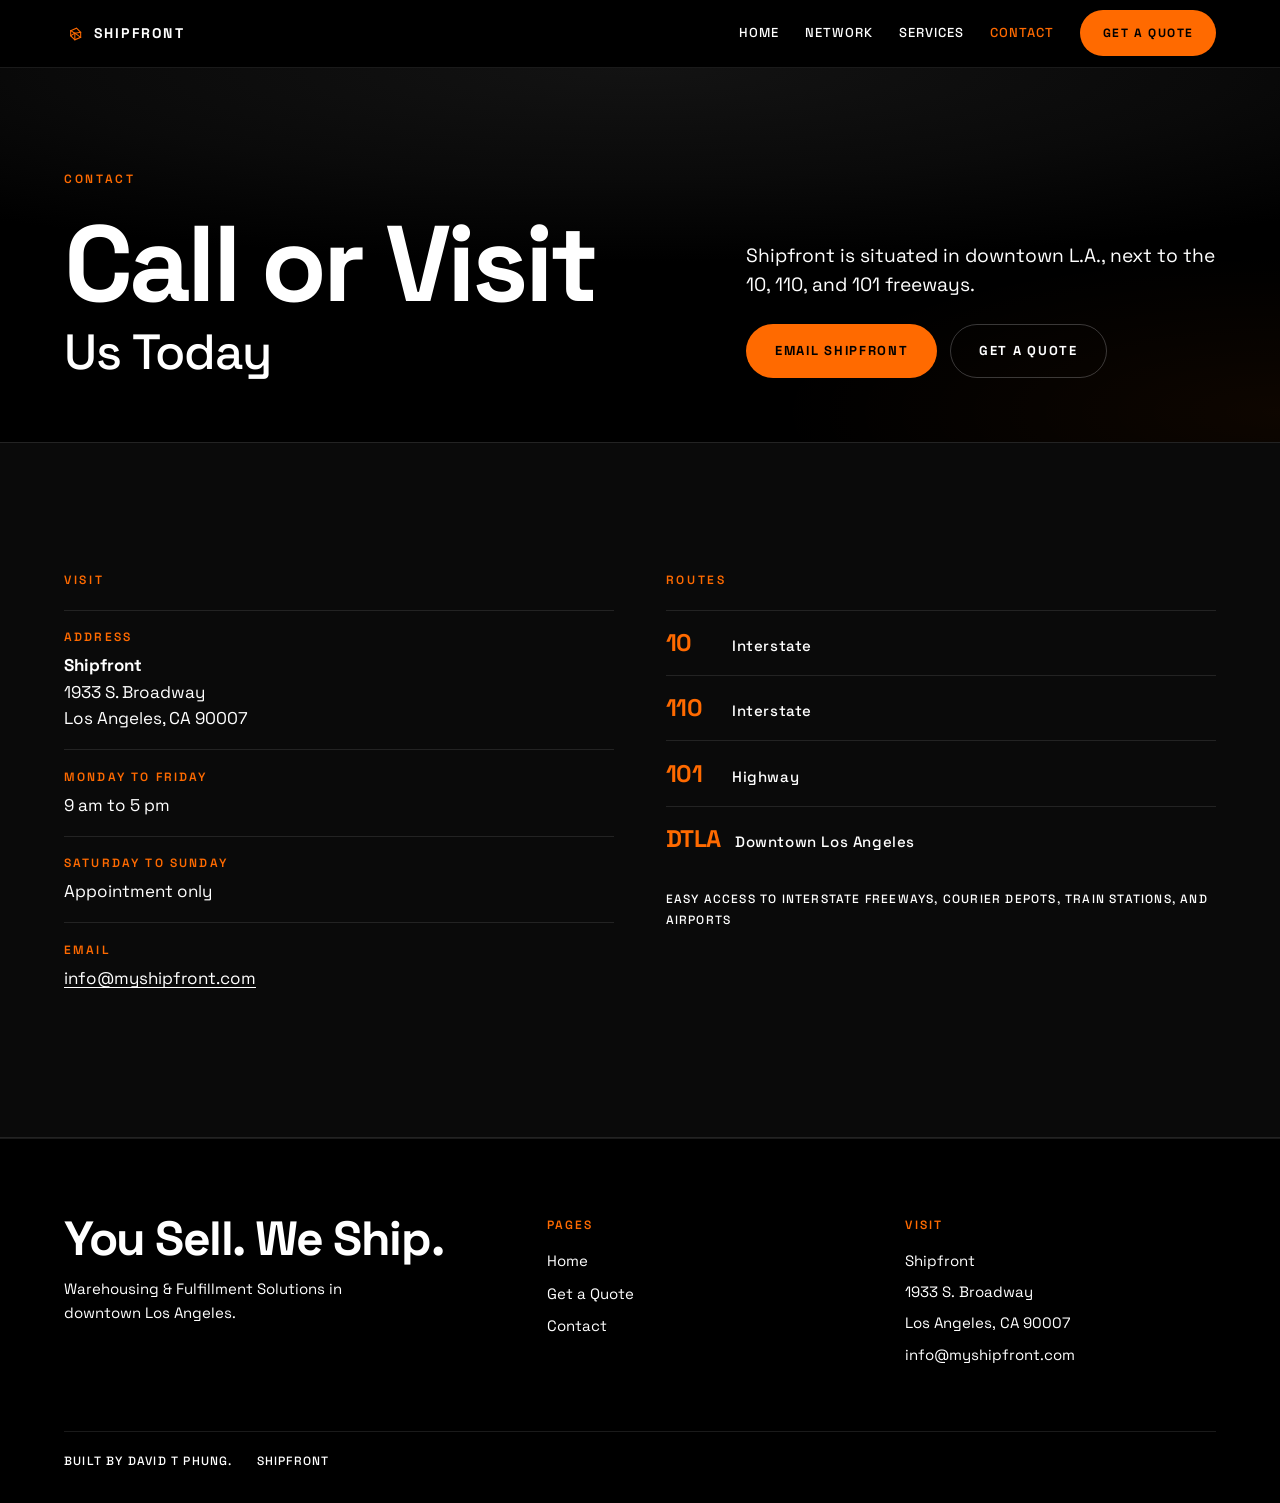
==== contact.html @ afdef64a "Recut type, white hierarchy, overlay cards, and SHIPFRONT lockup Space Grotesk for UI and ticker; wh" ====
<!doctype html>
<html lang="en">
  <head>
    <meta charset="utf-8" />
    <meta name="viewport" content="width=device-width, initial-scale=1" />
    <title>Call or Visit Us Today &middot; Shipfront</title>
    <meta
      name="description"
      content="Shipfront. 1933 S. Broadway, Los Angeles, CA 90007. Monday to Friday: 9 am to 5 pm. Saturday and Sunday: Appointment only."
    />
    <meta name="color-scheme" content="dark" />
    <meta name="theme-color" content="#000000" />
    <link rel="icon" href="assets/favicon.svg" type="image/svg+xml" />
    <link rel="preconnect" href="https://fonts.googleapis.com" />
    <link rel="preconnect" href="https://fonts.gstatic.com" crossorigin />
    <link
      rel="stylesheet"
      href="https://fonts.googleapis.com/css2?family=Space+Grotesk:wght@400;500;600;700&family=JetBrains+Mono:wght@400;500;600&display=swap"
    />
    <link rel="stylesheet" href="assets/css/site.css" />
  </head>

  <body>
    <a class="skip" href="#main">Skip to content</a>

    <header class="nav">
      <div class="shell nav__inner">
        <a class="wordmark" href="index.html" aria-label="Shipfront">
          <svg class="mark" viewBox="0 0 24 24" width="20" height="20" aria-hidden="true">
            <g fill="none" stroke="#FF6A00" stroke-width="1.25" stroke-linecap="square" stroke-linejoin="miter">
              <path d="M8 8 L15 5 L20 10 L20 16 L13 19 L8 14 Z" />
              <path d="M8 8 L13 11 L20 10" />
              <path d="M13 11 L13 19" />
              <path d="M8 14 L13 11 L20 16" />
            </g>
          </svg>
          <b>SHIPFRONT</b>
        </a>

        <button
          class="nav__toggle"
          type="button"
          aria-expanded="false"
          aria-controls="nav-sheet"
          data-nav-toggle
        >
          <span data-nav-label>Menu</span>
        </button>

        <nav class="nav__links" id="nav-sheet" aria-label="Primary" data-nav-sheet>
          <a class="nav__link" href="index.html">Home</a>
          <a class="nav__link" href="index.html#network">Network</a>
          <a class="nav__link" href="index.html#services">Services</a>
          <a class="nav__link" href="contact.html" aria-current="page">Contact</a>
          <a class="btn" href="get-a-quote.html">Get a Quote</a>
        </nav>
      </div>
    </header>

    <main id="main">
      <section class="hero wash wash--heat">
        <div class="shell hero__grid">
          <div class="hero__meta">
            <p class="eyebrow">Contact</p>
            <h1 class="display display--xl">
              <span class="line">Call or Visit</span>
              <span class="line line--dim">Us Today</span>
            </h1>
          </div>
          <div class="hero__meta">
            <p class="lede">
              Shipfront is situated in downtown L.A., next to the 10, 110, and 101
              freeways.
            </p>
            <div class="hero__actions">
              <a class="btn btn--lg" href="mailto:info@myshipfront.com">
                Email Shipfront
              </a>
              <a class="btn btn--ghost btn--lg" href="get-a-quote.html">
                Get a Quote
              </a>
            </div>
          </div>
        </div>
      </section>

      <section class="section plate">
        <div class="shell contact">
          <div>
            <p class="eyebrow">Visit</p>
            <dl class="dl">
              <div>
                <dt>Address</dt>
                <dd>
                  <strong>Shipfront</strong><br />
                  1933 S. Broadway<br />
                  Los Angeles, CA 90007
                </dd>
              </div>
              <div>
                <dt>Monday to Friday</dt>
                <dd>9 am to 5 pm</dd>
              </div>
              <div>
                <dt>Saturday to Sunday</dt>
                <dd>Appointment only</dd>
              </div>
              <div>
                <dt>Email</dt>
                <dd>
                  <a href="mailto:info@myshipfront.com">info@myshipfront.com</a>
                </dd>
              </div>
            </dl>
          </div>

          <div>
            <p class="eyebrow">Routes</p>
            <ul class="loc__routes">
              <li><b>10</b> Interstate</li>
              <li><b>110</b> Interstate</li>
              <li><b>101</b> Highway</li>
              <li><b>DTLA</b> Downtown Los Angeles</li>
            </ul>
            <p class="note">
              Easy access to interstate freeways, courier depots, train stations,
              and airports
            </p>
          </div>
        </div>
      </section>
    </main>

    <footer class="footer">
      <div class="shell">
        <div class="footer__grid">
          <div class="footer__col">
            <h2 class="display">You Sell. We Ship.</h2>
            <p class="footer__blurb">
              Warehousing &amp; Fulfillment Solutions in downtown Los Angeles.
            </p>
          </div>

          <div class="footer__col">
            <h3>Pages</h3>
            <ul>
              <li><a href="index.html">Home</a></li>
              <li><a href="get-a-quote.html">Get a Quote</a></li>
              <li><a href="contact.html">Contact</a></li>
            </ul>
          </div>

          <div class="footer__col">
            <h3>Visit</h3>
            <ul>
              <li><p>Shipfront</p></li>
              <li><p>1933 S. Broadway</p></li>
              <li><p>Los Angeles, CA 90007</p></li>
              <li>
                <a href="mailto:info@myshipfront.com">info@myshipfront.com</a>
              </li>
            </ul>
          </div>
        </div>

        <div class="footer__base">
          <span>Built by David T Phung.</span>
          <span>Shipfront</span>
        </div>
      </div>
    </footer>

    <script src="assets/js/site.js" defer></script>
  </body>
</html>
---- assets/css/site.css ----
/* THE NETWORK - Shipfront
   True black ground with a subtle wash of that black. Stills carry the
   luminance. Warm is a hairline, never a field.
   Motion is transform + opacity only. */

/* ---------- tokens ---------- */

:root {
  --ground: #000000;
  --lift: #0a0a0a;
  --plate: #121212;
  --plate-lift: #181818;

  --hair: rgba(255, 255, 255, 0.1);
  --hair-strong: rgba(255, 255, 255, 0.22);

  --type: #ffffff;
  --type-mute: #ffffff;
  --type-faint: #ffffff;

  /* Terminal signal. accent only: hairlines, one fill, node signal */
  --signal: #ff6a00;
  --signal-soft: rgba(255, 106, 0, 0.34);
  --signal-faint: rgba(255, 106, 0, 0.08);

  --display: "Space Grotesk", -apple-system, BlinkMacSystemFont, "Segoe UI",
    "Helvetica Neue", Arial, sans-serif;
  --mono: "JetBrains Mono", ui-monospace, "SFMono-Regular", "SF Mono",
    "Roboto Mono", Menlo, Consolas, monospace;

  --gutter: clamp(1.25rem, 5vw, 5rem);
  --measure: 68ch;
  --radius: 4px;

  /* critically damped: settles, never overshoots */
  --spring: cubic-bezier(0.22, 1, 0.36, 1);
  --spring-slow: cubic-bezier(0.16, 1, 0.3, 1);
  --press: cubic-bezier(0.33, 0, 0.25, 1);

  --nav-h: 4.25rem;
}

*,
*::before,
*::after {
  box-sizing: border-box;
}

html {
  -webkit-text-size-adjust: 100%;
  scroll-behavior: smooth;
  scroll-padding-top: var(--nav-h);
  background: var(--ground);
}

body {
  margin: 0;
  background: var(--ground);
  color: var(--type);
  font-family: var(--display);
  font-size: 1rem;
  line-height: 1.55;
  font-synthesis-weight: none;
  -webkit-font-smoothing: antialiased;
  text-rendering: optimizeLegibility;
  /* No overflow-x here on purpose: a scroll container on body breaks
     position: sticky for the network journey. Bleeding decoration is
     clipped by its own section instead. */
}

img,
svg {
  display: block;
  max-width: 100%;
}

a {
  color: inherit;
}

::selection {
  background: var(--signal);
  color: var(--ground);
}

:focus-visible {
  outline: 2px solid var(--signal);
  outline-offset: 3px;
  border-radius: 2px;
}

/* ---------- type ---------- */

.eyebrow {
  font-family: var(--display);
  font-size: 0.75rem;
  letter-spacing: 0.22em;
  text-transform: uppercase;
  font-weight: 600;
  color: var(--signal);
  margin: 0;
}

.display {
  font-family: var(--display);
  font-weight: 700;
  letter-spacing: -0.035em;
  line-height: 0.95;
  margin: 0;
  text-wrap: balance;
}

.display--xl {
  font-size: clamp(2.75rem, 8.4vw, 7.5rem);
}

.display--l {
  font-size: clamp(2.1rem, 5.2vw, 4.25rem);
}

.display--m {
  font-size: clamp(1.6rem, 3vw, 2.5rem);
  line-height: 1;
}

.lede {
  font-size: clamp(1.0625rem, 1.5vw, 1.375rem);
  line-height: 1.5;
  max-width: 46ch;
  color: var(--type);
  margin: 0;
}

.mono {
  font-family: var(--mono);
  font-size: 0.75rem;
  letter-spacing: 0.14em;
  text-transform: uppercase;
}

.mono--faint {
  color: var(--type);
}

.prose {
  max-width: var(--measure);
  font-size: clamp(1rem, 1.15vw, 1.125rem);
  line-height: 1.62;
  color: var(--type);
  margin: 0;
}

.sr-only {
  position: absolute;
  width: 1px;
  height: 1px;
  padding: 0;
  margin: -1px;
  overflow: hidden;
  clip: rect(0 0 0 0);
  clip-path: inset(50%);
  white-space: nowrap;
  border: 0;
}

.skip {
  position: absolute;
  left: var(--gutter);
  top: 0;
  z-index: 200;
  padding: 0.6rem 1rem;
  background: var(--signal);
  color: var(--ground);
  font-family: var(--display);
  font-size: 0.75rem;
  letter-spacing: 0.12em;
  text-transform: uppercase;
  font-weight: 600;
  text-decoration: none;
  transform: translateY(-140%);
  transition: transform 0.28s var(--spring);
}

.skip:focus-visible {
  transform: translateY(0.5rem);
}

/* ---------- layout ---------- */

.shell {
  width: 100%;
  max-width: 96rem;
  margin-inline: auto;
  padding-inline: var(--gutter);
}

.section {
  padding-block: clamp(4.5rem, 10vw, 9rem);
}

/* subtle wash of the same black, never a colour field */
.wash {
  position: relative;
  isolation: isolate;
}

.wash::before {
  content: "";
  position: absolute;
  inset: 0;
  z-index: -1;
  pointer-events: none;
  background: radial-gradient(
      110% 70% at 50% 0%,
      #131313 0%,
      #0a0a0a 42%,
      #000000 74%
    );
}

/* whisper of heat at the far edge */
.wash--heat::after {
  content: "";
  position: absolute;
  inset: 0;
  z-index: -1;
  pointer-events: none;
  background: radial-gradient(
    58% 62% at 100% 92%,
    rgba(255, 106, 0, 0.055),
    transparent 68%
  );
}

.plate {
  background: var(--lift);
  border-block: 1px solid var(--hair);
}

.rule {
  height: 1px;
  border: 0;
  margin: 0;
  background: var(--hair);
}

/* ---------- nav ---------- */

.nav {
  position: sticky;
  top: 0;
  z-index: 100;
  height: var(--nav-h);
  display: flex;
  align-items: center;
  background: rgba(0, 0, 0, 0.86);
  backdrop-filter: saturate(120%) blur(14px);
  border-bottom: 1px solid var(--hair);
}

.nav__inner {
  display: flex;
  align-items: center;
  gap: clamp(1rem, 3vw, 2.75rem);
  width: 100%;
}

.wordmark {
  display: inline-flex;
  align-items: center;
  gap: 0.6rem;
  text-decoration: none;
  font-family: var(--display);
  font-size: 0.875rem;
  letter-spacing: 0.16em;
  text-transform: uppercase;
  color: #ffffff;
  white-space: nowrap;
}

.wordmark .mark {
  display: block;
  width: 1.25rem;
  height: 1.25rem;
  flex: 0 0 1.25rem;
}

.wordmark b {
  font-weight: 700;
  letter-spacing: 0.16em;
}

.nav__links {
  display: flex;
  align-items: center;
  gap: clamp(0.75rem, 2vw, 2rem);
  margin-left: auto;
}

.nav__link {
  font-family: var(--display);
  font-size: 0.8125rem;
  letter-spacing: 0.08em;
  text-transform: uppercase;
  font-weight: 500;
  color: #ffffff;
  text-decoration: none;
  padding: 0.4rem 0;
  transition: color 0.2s var(--spring);
}

.nav__link:hover {
  color: var(--type);
}

.nav__link[aria-current="page"] {
  color: var(--signal);
}

.nav__toggle {
  display: none;
}

/* ---------- buttons ---------- */

/* one warm fill carries every primary action */
.btn {
  --btn-bg: var(--signal);
  --btn-fg: #000000;
  display: inline-flex;
  align-items: center;
  justify-content: center;
  gap: 0.5rem;
  padding: 0.8rem 1.35rem;
  border: 1px solid transparent;
  border-radius: 999px;
  background: var(--btn-bg);
  color: var(--btn-fg);
  font-family: var(--display);
  font-size: 0.75rem;
  letter-spacing: 0.13em;
  text-transform: uppercase;
  font-weight: 700;
  text-decoration: none;
  cursor: pointer;
  will-change: transform;
  transition: transform 0.4s var(--spring), opacity 0.2s linear,
    background-color 0.2s linear, border-color 0.2s linear, color 0.2s linear;
}

.btn:hover {
  opacity: 0.9;
}

.btn:active {
  transform: scale(0.97);
  transition-duration: 0.11s;
  transition-timing-function: var(--press);
}

.btn--ghost {
  --btn-bg: transparent;
  --btn-fg: var(--type);
  border-color: var(--hair-strong);
}

.btn--ghost:hover {
  border-color: var(--type);
  opacity: 1;
}

.btn--lg {
  padding: 1rem 1.75rem;
  font-size: 0.8125rem;
}

/* quiet inline action used inside the stills */
.cta-link {
  display: inline-flex;
  align-items: center;
  gap: 0.55rem;
  align-self: flex-start;
  margin-top: auto;
  padding: 0.5rem 0 0.4rem;
  border-bottom: 1px solid var(--hair-strong);
  font-family: var(--display);
  font-size: 0.75rem;
  letter-spacing: 0.13em;
  text-transform: uppercase;
  font-weight: 600;
  color: var(--signal);
  text-decoration: none;
  transition: border-color 0.25s linear, color 0.2s linear;
}

.cta-link .arrow {
  width: 0.6rem;
  height: 0.6rem;
  will-change: transform;
  transition: transform 0.4s var(--spring);
}

.cta-link:hover,
.cta-link:focus-visible {
  color: var(--signal);
  border-bottom-color: var(--signal);
}

.cta-link:hover .arrow,
.cta-link:focus-visible .arrow {
  transform: translate(2px, -2px);
}

.cta-link:active {
  transform: scale(0.97);
}

/* ---------- hero ---------- */

.hero {
  position: relative;
  padding-top: clamp(3.5rem, 8vw, 7rem);
  padding-bottom: clamp(2.5rem, 5vw, 4rem);
  overflow: hidden;
}

.hero__grid {
  position: relative;
  display: grid;
  gap: clamp(1.75rem, 4vw, 3rem);
}

.hero h1 {
  color: var(--type);
}

.hero h1 .line {
  display: block;
}

/* second line is smaller and lighter weight, still white */
.hero h1 .line--dim {
  font-size: 0.46em;
  font-weight: 500;
  letter-spacing: -0.02em;
  line-height: 1.05;
  margin-top: 0.22em;
}

.hero__meta {
  display: grid;
  gap: 1.5rem;
  align-content: start;
}

.hero__actions {
  display: flex;
  flex-wrap: wrap;
  gap: 0.75rem;
}

.hero__ticker {
  display: flex;
  flex-wrap: wrap;
  gap: 0.4rem 0.9rem;
  padding: 0.75rem 0 0;
  margin: 0.5rem 0 0;
  border-top: 1px solid var(--hair);
}

.hero__ticker li {
  font-family: var(--display);
  font-size: 0.75rem;
  letter-spacing: 0.1em;
  text-transform: uppercase;
  font-weight: 500;
  color: #ffffff;
  list-style: none;
}

@media (min-width: 62rem) {
  .hero__grid {
    grid-template-columns: minmax(0, 1.35fr) minmax(0, 1fr);
    align-items: end;
  }
}

/* ---------- capabilities: image led tiles ---------- */

.svc {
  display: grid;
  gap: clamp(2rem, 5vw, 4rem);
}

.svc__head {
  display: grid;
  gap: 1rem;
  max-width: 48ch;
}

.tiles {
  display: grid;
  grid-template-columns: minmax(0, 1fr);
  gap: clamp(2rem, 3vw, 2.75rem);
  padding: 0;
  margin: 0;
  list-style: none;
}

@media (min-width: 48rem) {
  .tiles {
    grid-template-columns: repeat(2, minmax(0, 1fr));
  }
}

@media (min-width: 72rem) {
  .tiles {
    grid-template-columns: repeat(3, minmax(0, 1fr));
  }
}

.tile {
  position: relative;
  display: block;
  min-width: 0;
  margin: 0;
  padding: 0;
  cursor: pointer;
}

.tile:focus {
  outline: none;
}

.tile:focus-visible {
  outline: 2px solid var(--signal);
  outline-offset: 3px;
}

.tile__still {
  position: relative;
  overflow: hidden;
  margin: 0;
  border-radius: var(--radius);
  background: var(--lift);
  border: 1px solid var(--hair);
  isolation: isolate;
}

.tile__still img {
  width: 100%;
  height: auto;
  aspect-ratio: 4 / 5;
  object-fit: cover;
  /* stills carry the light; hold them just under full brightness so the
     page still reads black */
  filter: saturate(0.82) brightness(0.9) contrast(1.04);
  transform: scale(1);
  will-change: transform;
  transition: transform 0.62s var(--spring-slow);
}

.tile:hover .tile__still img,
.tile:focus-within .tile__still img,
.tile:active .tile__still img,
.tile.is-press .tile__still img {
  transform: scale(1.03);
}

.tile__index {
  display: inline-flex;
  align-items: center;
  align-self: flex-start;
  margin: 0 0 0.45rem;
  padding: 0.2rem 0.55rem;
  border: 1px solid #ffffff;
  font-family: var(--mono);
  font-size: 0.6875rem;
  letter-spacing: 0.2em;
  color: #ffffff;
}

.tile h3 {
  margin: 0;
  font-family: var(--display);
  font-size: clamp(1.35rem, 1.9vw, 1.75rem);
  font-weight: 700;
  letter-spacing: -0.02em;
  line-height: 1.05;
  color: #ffffff;
}

.tile p {
  margin: 0;
  color: #ffffff;
  font-size: 0.9375rem;
  line-height: 1.45;
  max-width: 42ch;
}

.tile__note {
  font-family: var(--display);
  font-size: 0.6875rem;
  letter-spacing: 0.1em;
  text-transform: uppercase;
  font-weight: 500;
  line-height: 1.6;
  color: #ffffff;
  margin: 0;
}

.tile__plate {
  position: absolute;
  inset: auto 0 0 0;
  z-index: 1;
  display: grid;
  gap: 0.55rem;
  padding: 1.15rem 1.2rem 1.25rem;
  background: #000000;
  border-top: 1px solid var(--signal);
  opacity: 0;
  pointer-events: none;
  transition: opacity 80ms linear;
}

.tile:hover .tile__plate,
.tile:focus-within .tile__plate,
.tile:active .tile__plate,
.tile.is-press .tile__plate {
  opacity: 1;
  pointer-events: auto;
}

.tile__plate .cta-link {
  margin-top: 0.25rem;
}

.tile--wide {
  grid-column: 1 / -1;
}

.tile--wide .tile__still img {
  aspect-ratio: 16 / 9;
}

.tile--wide h3 {
  font-size: clamp(1.5rem, 2.6vw, 2.25rem);
}

.tile--wide p {
  max-width: 46ch;
}

@media (min-width: 62rem) {
  .tile--wide .tile__still img {
    aspect-ratio: 16 / 10;
  }
}

/* ---------- routes strip ---------- */

.loc__routes {
  display: grid;
  gap: 0;
  padding: 0;
  margin: 0;
  list-style: none;
}

.loc__routes li {
  display: flex;
  align-items: baseline;
  gap: 0.9rem;
  padding: 0.85rem 0;
  border-top: 1px solid var(--hair);
  font-family: var(--display);
  font-size: 0.9375rem;
  letter-spacing: 0.04em;
  font-weight: 500;
  color: #ffffff;
}

.loc__routes li b {
  font-size: 1.5rem;
  letter-spacing: -0.02em;
  font-weight: 700;
  color: var(--signal);
  min-width: 3.25rem;
}

.loc {
  display: grid;
  gap: clamp(1.5rem, 4vw, 3rem);
}

@media (min-width: 62rem) {
  .loc {
    grid-template-columns: minmax(0, 1.1fr) minmax(0, 0.9fr);
  }
}

/* ---------- obsession band ---------- */

.band {
  display: grid;
  gap: clamp(1.5rem, 4vw, 3rem);
  align-items: start;
}

@media (min-width: 62rem) {
  .band {
    grid-template-columns: minmax(0, 0.8fr) minmax(0, 1.2fr);
  }
}

.band .prose {
  color: var(--type);
  font-size: clamp(1.125rem, 1.9vw, 1.6rem);
  line-height: 1.4;
  letter-spacing: -0.015em;
  max-width: 40ch;
}

/* ---------- cta ---------- */

.cta {
  display: grid;
  gap: 1.5rem;
  justify-items: start;
}

/* ---------- forms ---------- */

.form {
  display: grid;
  gap: clamp(1rem, 2vw, 1.5rem);
  margin-top: clamp(1.5rem, 3vw, 2.25rem);
}

@media (min-width: 48rem) {
  .form {
    grid-template-columns: repeat(2, minmax(0, 1fr));
  }
  .field--wide {
    grid-column: 1 / -1;
  }
}

.field {
  display: grid;
  gap: 0.5rem;
}

.field label {
  font-family: var(--display);
  font-size: 0.75rem;
  letter-spacing: 0.16em;
  text-transform: uppercase;
  font-weight: 600;
  color: #ffffff;
}

.field input,
.field textarea {
  width: 100%;
  font-family: var(--display);
  font-size: 1rem;
  color: var(--type);
  background: rgba(255, 255, 255, 0.03);
  border: 1px solid var(--hair);
  border-radius: 3px;
  padding: 0.85rem 0.9rem;
  transition: border-color 0.2s linear, background-color 0.2s linear;
}

.field textarea {
  min-height: 7rem;
  resize: vertical;
}

.field input:hover,
.field textarea:hover {
  border-color: var(--hair-strong);
}

.field input:focus,
.field textarea:focus {
  outline: none;
  border-color: var(--signal);
  background: rgba(255, 255, 255, 0.05);
}

.form__foot {
  grid-column: 1 / -1;
  display: flex;
  flex-wrap: wrap;
  align-items: center;
  gap: 1rem;
}

.notice {
  display: flex;
  flex-wrap: wrap;
  gap: 0.5rem 0.75rem;
  padding: 1rem 1.1rem;
  border: 1px solid var(--hair);
  border-left: 3px solid var(--signal-soft);
  border-radius: 3px;
  background: var(--signal-faint);
  font-size: 0.9375rem;
  color: var(--type);
  max-width: 60ch;
  min-width: 0;
}

.notice > span:last-child {
  min-width: 0;
  flex: 1 1 14rem;
  overflow-wrap: anywhere;
}

.notice .mono {
  color: var(--signal);
  white-space: nowrap;
  flex: none;
}

.form__result {
  grid-column: 1 / -1;
  min-width: 0;
  opacity: 0;
  transform: translateY(6px);
  transition: opacity 0.35s linear, transform 0.5s var(--spring);
}

.form__result[data-shown="true"] {
  opacity: 1;
  transform: translateY(0);
}

/* ---------- contact ---------- */

.contact {
  display: grid;
  gap: clamp(1.75rem, 4vw, 3.5rem);
}

@media (min-width: 60rem) {
  .contact {
    grid-template-columns: minmax(0, 1fr) minmax(0, 1fr);
  }
}

.contact .eyebrow {
  margin-bottom: 1.25rem;
}

.dl {
  display: grid;
  gap: 0;
  margin: 0;
}

.dl > div {
  display: grid;
  gap: 0.35rem;
  padding: 1.1rem 0;
  border-top: 1px solid var(--hair);
}

.dl dt {
  font-family: var(--display);
  font-size: 0.75rem;
  letter-spacing: 0.18em;
  text-transform: uppercase;
  font-weight: 600;
  color: var(--signal);
}

.dl dd {
  margin: 0;
  font-size: 1.0625rem;
  color: var(--type);
}

.dl dd a {
  text-decoration-thickness: 1px;
  text-underline-offset: 3px;
}

.note {
  font-family: var(--display);
  font-size: 0.75rem;
  letter-spacing: 0.1em;
  text-transform: uppercase;
  font-weight: 500;
  line-height: 1.8;
  color: #ffffff;
  margin: 1.1rem 0 0;
}

/* ---------- footer ---------- */

.footer {
  background: var(--ground);
  border-top: 1px solid var(--hair);
  padding-block: clamp(3rem, 6vw, 5rem) 2rem;
}

.footer__grid {
  display: grid;
  gap: clamp(2rem, 4vw, 3rem);
}

@media (min-width: 56rem) {
  .footer__grid {
    grid-template-columns: minmax(0, 1.4fr) repeat(2, minmax(0, 1fr));
  }
}

.footer h2 {
  font-family: var(--display);
  font-size: clamp(1.75rem, 4vw, 3rem);
  letter-spacing: -0.03em;
  line-height: 0.95;
  margin: 0 0 1rem;
}

.footer__col h3 {
  font-family: var(--display);
  font-size: 0.75rem;
  letter-spacing: 0.18em;
  text-transform: uppercase;
  color: var(--signal);
  margin: 0 0 0.9rem;
  font-weight: 600;
}

.footer__col ul {
  list-style: none;
  padding: 0;
  margin: 0;
  display: grid;
  gap: 0.5rem;
}

.footer__col a,
.footer__col p {
  color: #ffffff;
  text-decoration: none;
  font-size: 0.9375rem;
  margin: 0;
}

.footer__col a:hover {
  color: var(--type);
}

.footer__blurb {
  color: #ffffff;
  margin: 0;
  max-width: 34ch;
}

.footer__base {
  display: flex;
  flex-wrap: wrap;
  gap: 0.75rem 1.5rem;
  align-items: center;
  margin-top: clamp(2.5rem, 5vw, 4rem);
  padding-top: 1.25rem;
  border-top: 1px solid var(--hair);
  font-family: var(--display);
  font-size: 0.75rem;
  letter-spacing: 0.1em;
  text-transform: uppercase;
  font-weight: 500;
  color: #ffffff;
}

/* ---------- reveal ---------- */

[data-reveal] {
  opacity: 0;
  transform: translateY(14px);
}

[data-reveal][data-in="true"] {
  opacity: 1;
  transform: translateY(0);
  transition: opacity 0.6s linear, transform 0.85s var(--spring-slow);
  transition-delay: var(--reveal-delay, 0ms);
}

/* ---------- mobile nav sheet ---------- */

@media (max-width: 52rem) {
  .nav__toggle {
    display: inline-flex;
    align-items: center;
    gap: 0.5rem;
    margin-left: auto;
    padding: 0.55rem 0.9rem;
    border: 1px solid var(--hair-strong);
    border-radius: 999px;
    background: transparent;
    color: var(--type);
    font-family: var(--display);
    font-size: 0.75rem;
    letter-spacing: 0.1em;
    text-transform: uppercase;
    font-weight: 600;
    cursor: pointer;
    will-change: transform;
    transition: transform 0.4s var(--spring);
  }

  .nav__toggle:active {
    transform: scale(0.97);
    transition-duration: 0.11s;
    transition-timing-function: var(--press);
  }

  .nav__links {
    position: fixed;
    inset: var(--nav-h) 0 auto 0;
    flex-direction: column;
    align-items: stretch;
    gap: 0;
    margin: 0;
    padding: 1rem var(--gutter) 1.75rem;
    background: var(--ground);
    border-bottom: 1px solid var(--hair);
    transform: translateY(-101%);
    opacity: 0;
    pointer-events: none;
    transition: transform 0.5s var(--spring), opacity 0.25s linear;
  }

  .nav__links[data-open="true"] {
    transform: translateY(0);
    opacity: 1;
    pointer-events: auto;
  }

  .nav__link {
    padding: 0.9rem 0;
    border-bottom: 1px solid var(--hair);
    font-size: 0.8125rem;
  }

  .nav__links .btn {
    margin-top: 1.1rem;
    justify-content: center;
  }
}

/* ---------- reduced motion ---------- */

@media (prefers-reduced-motion: reduce) {
  html {
    scroll-behavior: auto;
  }

  [data-reveal] {
    opacity: 1;
    transform: none;
  }

  .btn:active,
  .nav__toggle:active,
  .cta-link:active {
    transform: none;
  }

  .nav__links {
    transition: none;
  }

  .tile__still img,
  .tile__plate,
  .cta-link .arrow {
    transition: none;
  }

  .tile:hover .tile__still img,
  .tile:focus-within .tile__still img,
  .tile:active .tile__still img,
  .tile.is-press .tile__still img {
    transform: none;
  }
}
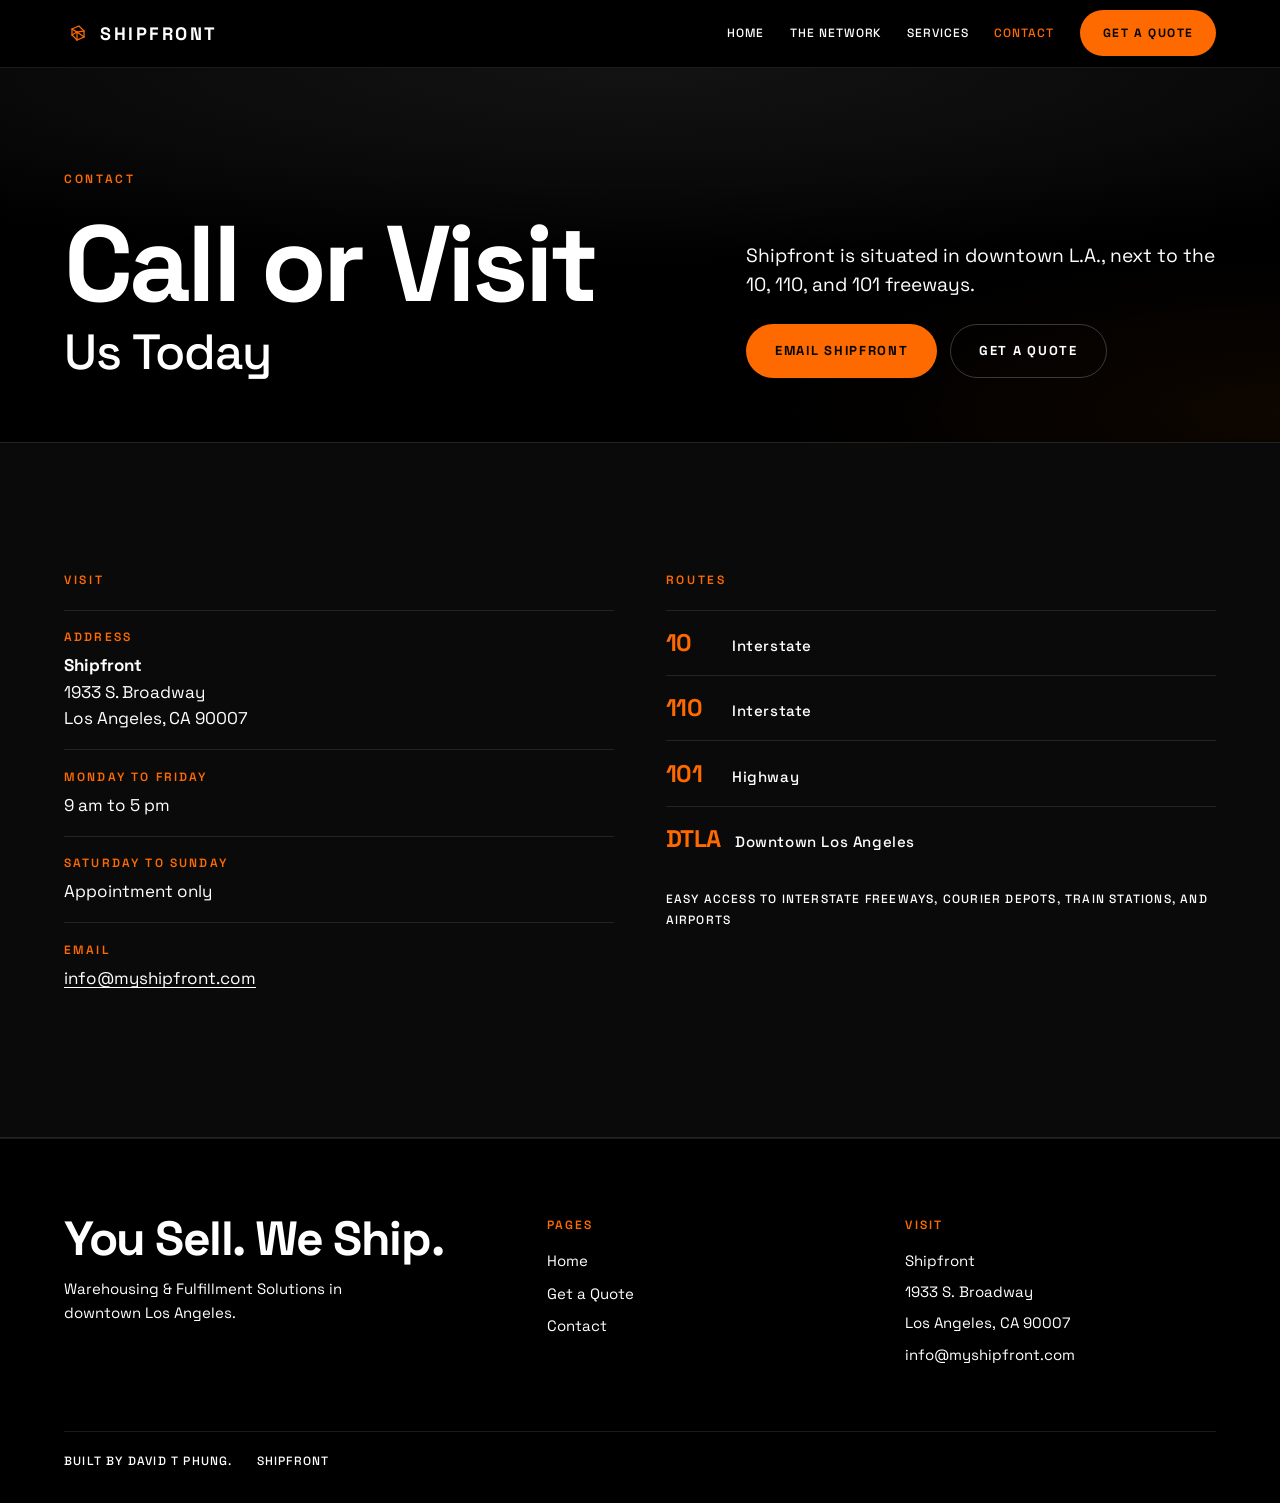
==== commit 08d836e3: "Lock the Palantir-style SHIPFRONT cube wordmark Top left is the 2G YAW wire cube then bold SHIPFRONT" ====
--- a/contact.html
+++ b/contact.html
@@ -26,7 +26,7 @@
     <header class="nav">
       <div class="shell nav__inner">
         <a class="wordmark" href="index.html" aria-label="Shipfront">
-          <svg class="mark" viewBox="0 0 24 24" width="20" height="20" aria-hidden="true">
+          <svg class="mark" viewBox="0 0 24 24" width="24" height="24" overflow="visible" aria-hidden="true">
             <g fill="none" stroke="#FF6A00" stroke-width="1.25" stroke-linecap="square" stroke-linejoin="miter">
               <path d="M8 8 L15 5 L20 10 L20 16 L13 19 L8 14 Z" />
               <path d="M8 8 L13 11 L20 10" />
@@ -49,7 +49,7 @@
 
         <nav class="nav__links" id="nav-sheet" aria-label="Primary" data-nav-sheet>
           <a class="nav__link" href="index.html">Home</a>
-          <a class="nav__link" href="index.html#network">Network</a>
+          <a class="nav__link" href="index.html#network">The Network</a>
           <a class="nav__link" href="index.html#services">Services</a>
           <a class="nav__link" href="contact.html" aria-current="page">Contact</a>
           <a class="btn" href="get-a-quote.html">Get a Quote</a>
--- a/assets/css/site.css
+++ b/assets/css/site.css
@@ -253,6 +253,7 @@
   height: var(--nav-h);
   display: flex;
   align-items: center;
+  overflow: visible;
   background: rgba(0, 0, 0, 0.86);
   backdrop-filter: saturate(120%) blur(14px);
   border-bottom: 1px solid var(--hair);
@@ -263,16 +264,21 @@
   align-items: center;
   gap: clamp(1rem, 3vw, 2.75rem);
   width: 100%;
+  overflow: visible;
 }
 
 .wordmark {
   display: inline-flex;
   align-items: center;
-  gap: 0.6rem;
+  gap: 0.75rem;
+  margin: 0;
+  padding: 0;
+  overflow: visible;
   text-decoration: none;
   font-family: var(--display);
-  font-size: 0.875rem;
-  letter-spacing: 0.16em;
+  font-size: 1.125rem;
+  font-weight: 700;
+  letter-spacing: 0.14em;
   text-transform: uppercase;
   color: #ffffff;
   white-space: nowrap;
@@ -280,14 +286,17 @@
 
 .wordmark .mark {
   display: block;
-  width: 1.25rem;
-  height: 1.25rem;
-  flex: 0 0 1.25rem;
+  width: 1.5rem;
+  height: 1.5rem;
+  flex: 0 0 1.5rem;
+  margin: 0;
+  overflow: visible;
 }
 
 .wordmark b {
+  margin: 0;
   font-weight: 700;
-  letter-spacing: 0.16em;
+  color: #ffffff;
 }
 
 .nav__links {
@@ -299,7 +308,7 @@
 
 .nav__link {
   font-family: var(--display);
-  font-size: 0.8125rem;
+  font-size: 0.75rem;
   letter-spacing: 0.08em;
   text-transform: uppercase;
   font-weight: 500;
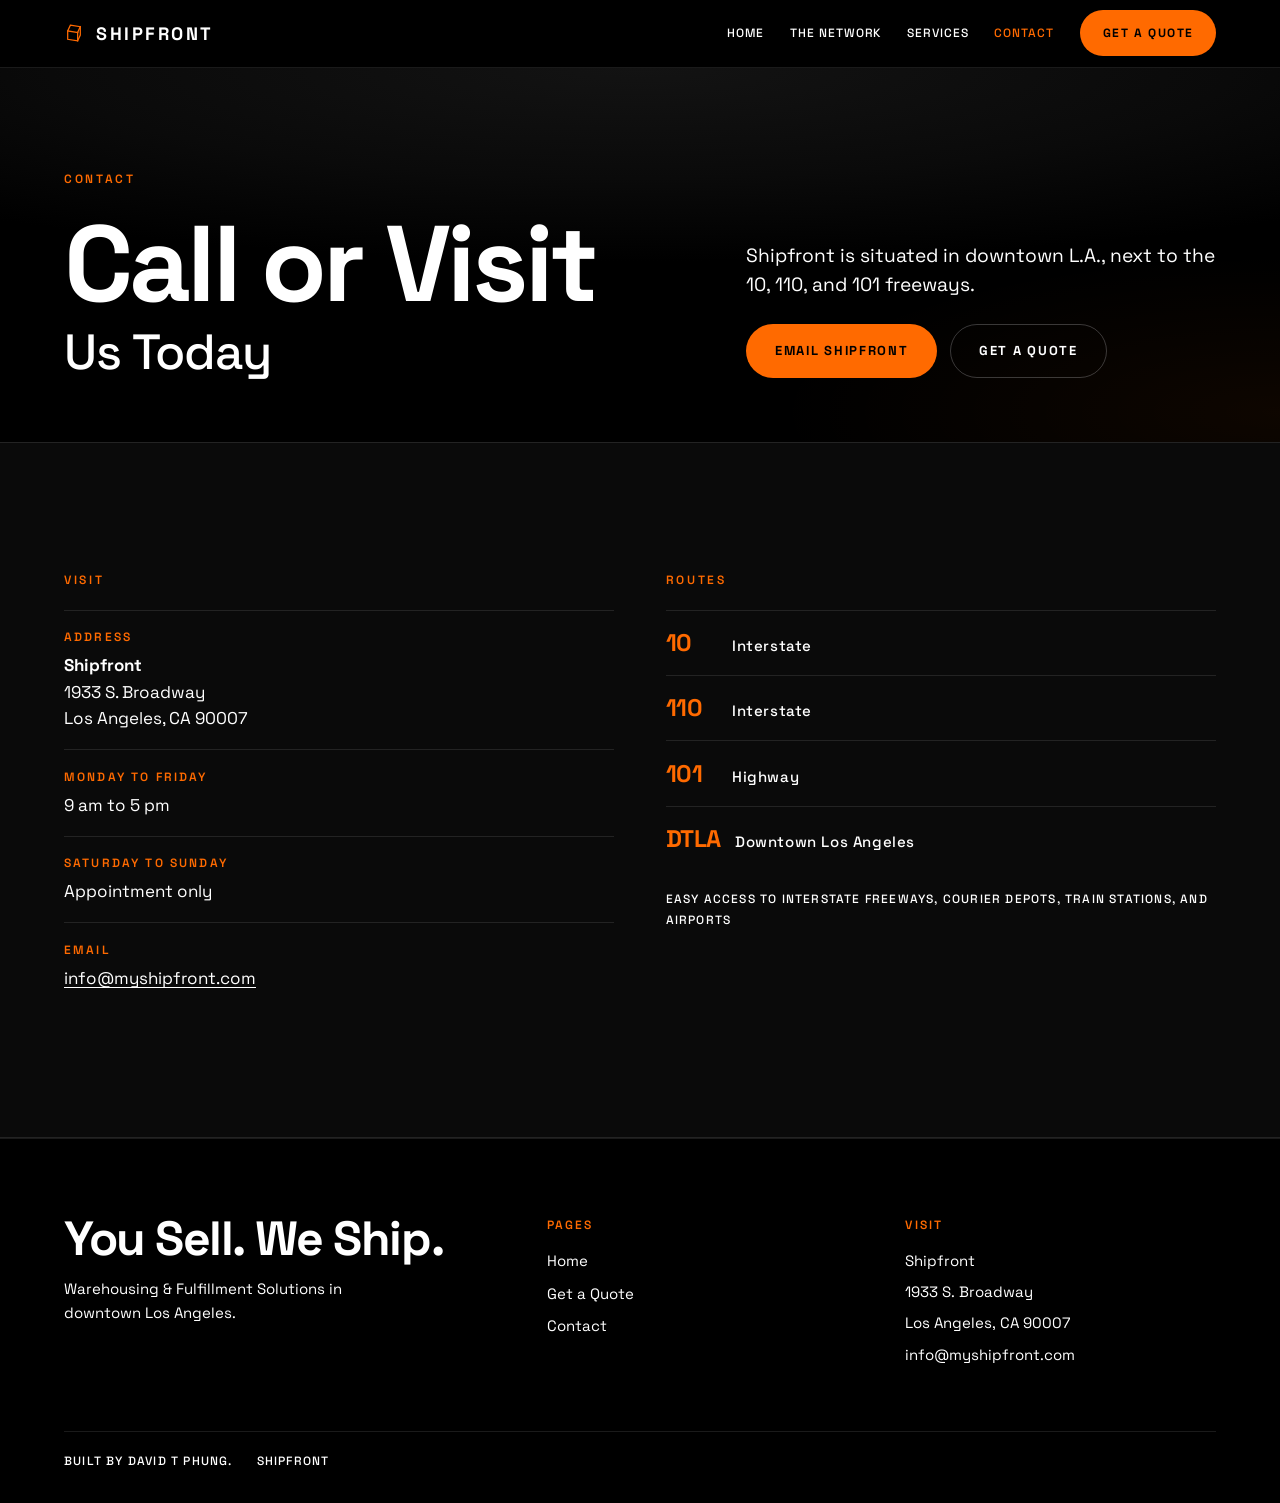
==== commit 1186faf8: "Swap favicon and nav mark to the locked 20px YAW cube Replace the graph tile favicon and the 24 view" ====
--- a/contact.html
+++ b/contact.html
@@ -26,12 +26,12 @@
     <header class="nav">
       <div class="shell nav__inner">
         <a class="wordmark" href="index.html" aria-label="Shipfront">
-          <svg class="mark" viewBox="0 0 24 24" width="24" height="24" overflow="visible" aria-hidden="true">
-            <g fill="none" stroke="#FF6A00" stroke-width="1.25" stroke-linecap="square" stroke-linejoin="miter">
-              <path d="M8 8 L15 5 L20 10 L20 16 L13 19 L8 14 Z" />
-              <path d="M8 8 L13 11 L20 10" />
-              <path d="M13 11 L13 19" />
-              <path d="M8 14 L13 11 L20 16" />
+          <svg class="mark" viewBox="0 0 20 20" width="20" height="20" overflow="visible" aria-hidden="true">
+            <g fill="none" stroke="#FF6A00" stroke-width="1.25" stroke-linecap="square" stroke-linejoin="miter" stroke-miterlimit="4">
+              <path d="M6.357 2.150 L16.310 3.690 L16.310 12.103 L13.643 17.850 L3.690 16.310 L3.690 7.897 Z" />
+              <path d="M3.690 7.897 L13.643 9.436" />
+              <path d="M13.643 9.436 L13.643 17.850" />
+              <path d="M16.310 3.690 L13.643 9.436" />
             </g>
           </svg>
           <b>SHIPFRONT</b>
--- a/assets/css/site.css
+++ b/assets/css/site.css
@@ -286,9 +286,9 @@
 
 .wordmark .mark {
   display: block;
-  width: 1.5rem;
-  height: 1.5rem;
-  flex: 0 0 1.5rem;
+  width: 20px;
+  height: 20px;
+  flex: 0 0 20px;
   margin: 0;
   overflow: visible;
 }
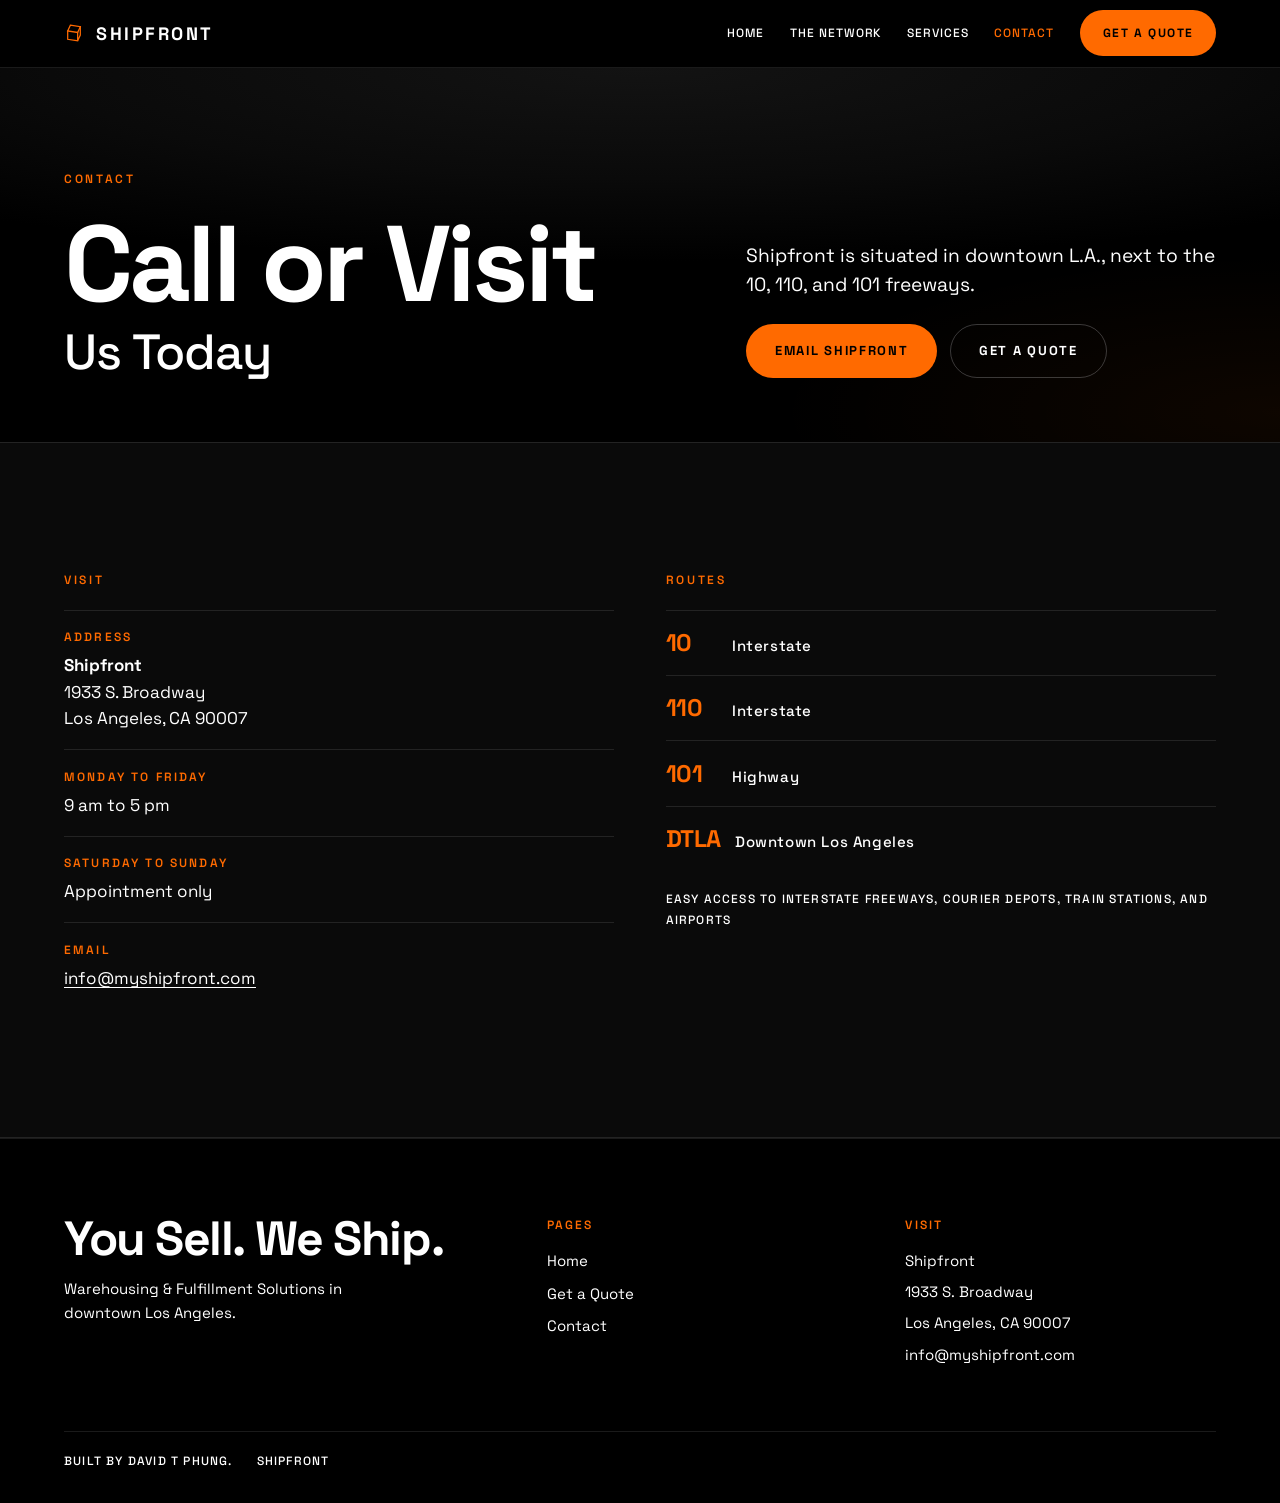
==== commit 378cf8f3: "Rebuild the YAW mark with three-face 1F paths Shared cube edges no longer double-stroke. Favicon and" ====
--- a/contact.html
+++ b/contact.html
@@ -28,10 +28,9 @@
         <a class="wordmark" href="index.html" aria-label="Shipfront">
           <svg class="mark" viewBox="0 0 20 20" width="20" height="20" overflow="visible" aria-hidden="true">
             <g fill="none" stroke="#FF6A00" stroke-width="1.25" stroke-linecap="square" stroke-linejoin="miter" stroke-miterlimit="4">
-              <path d="M6.357 2.150 L16.310 3.690 L16.310 12.103 L13.643 17.850 L3.690 16.310 L3.690 7.897 Z" />
-              <path d="M3.690 7.897 L13.643 9.436" />
-              <path d="M13.643 9.436 L13.643 17.850" />
-              <path d="M16.310 3.690 L13.643 9.436" />
+              <path d="M6.357 2.150 L16.310 3.690 L13.643 9.436 L3.690 7.897 Z" />
+              <path d="M16.310 3.690 L16.310 12.103 L13.643 17.850 L13.643 9.436" />
+              <path d="M3.690 7.897 L3.690 16.310 L13.643 17.850" />
             </g>
           </svg>
           <b>SHIPFRONT</b>
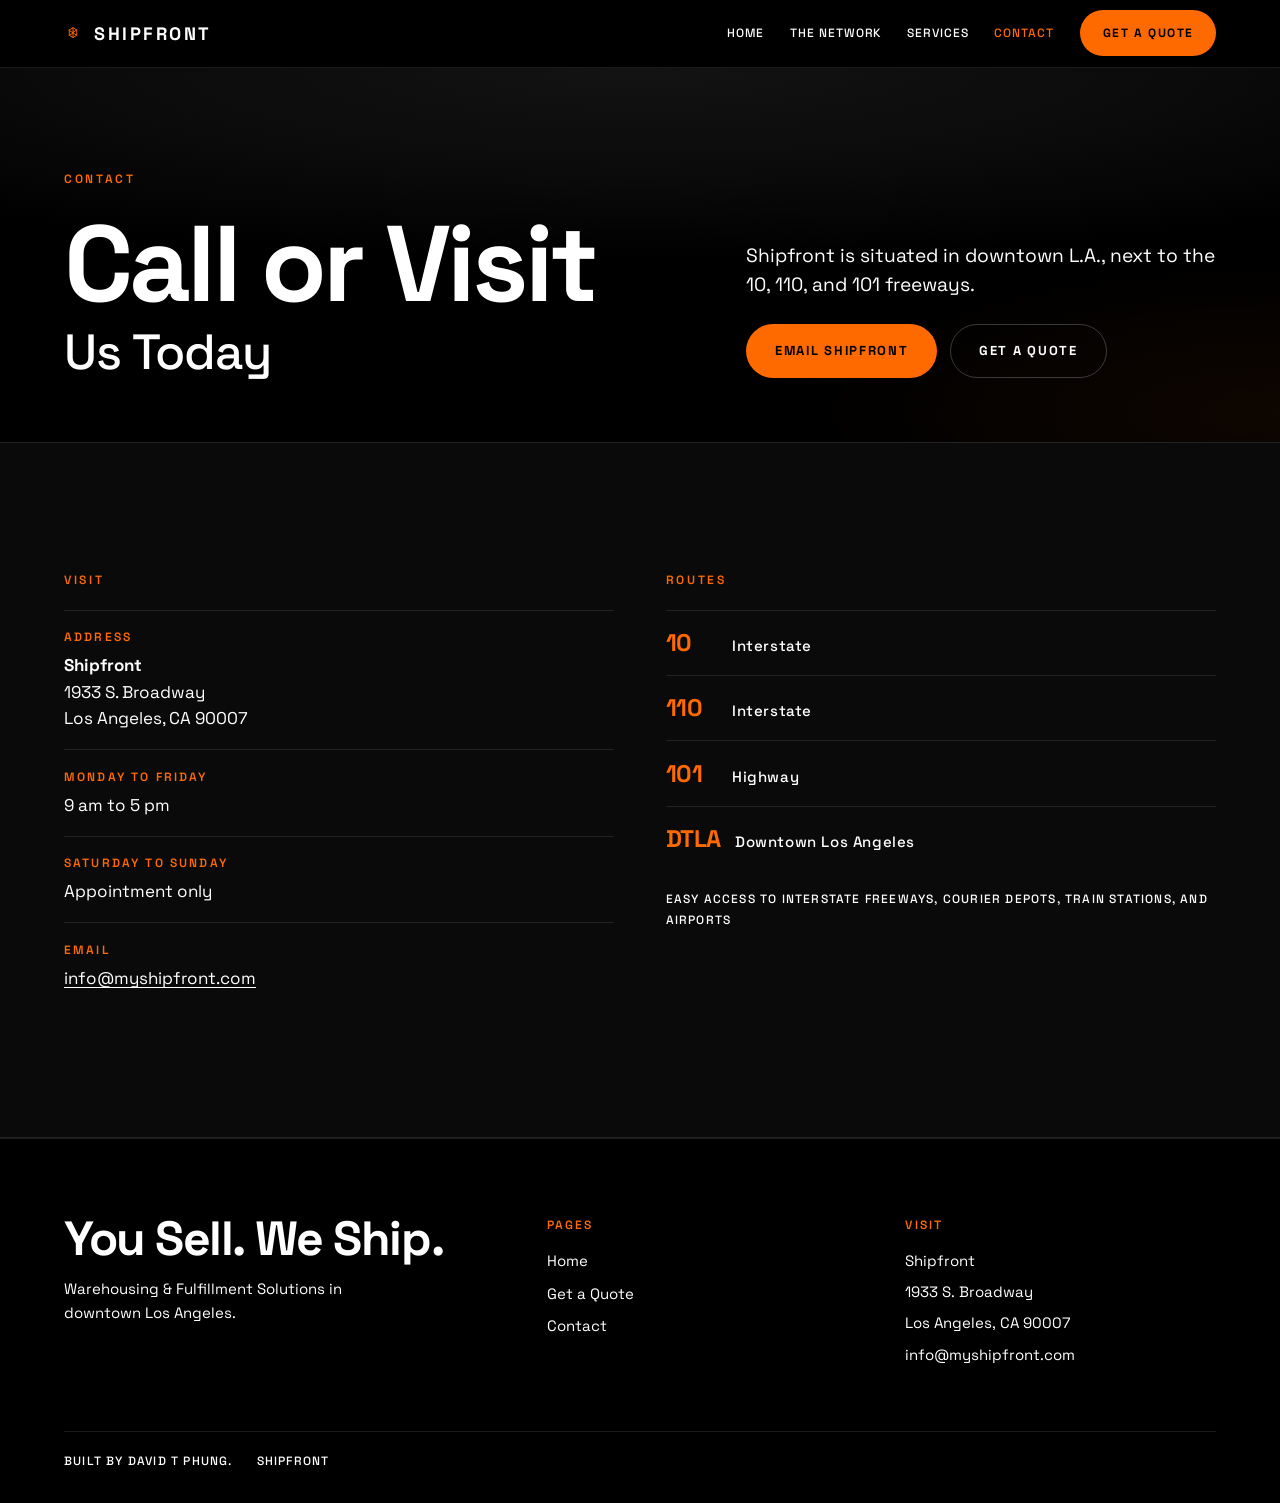
==== commit dcc4a983: "Sit the NETWORK cube on SHEET even-path geometry Replace the tilted M6.357 yaw mark with THE SHEET 1" ====
--- a/contact.html
+++ b/contact.html
@@ -26,11 +26,13 @@
     <header class="nav">
       <div class="shell nav__inner">
         <a class="wordmark" href="index.html" aria-label="Shipfront">
-          <svg class="mark" viewBox="0 0 20 20" width="20" height="20" overflow="visible" aria-hidden="true">
-            <g fill="none" stroke="#FF6A00" stroke-width="1.25" stroke-linecap="square" stroke-linejoin="miter" stroke-miterlimit="4">
-              <path d="M6.357 2.150 L16.310 3.690 L13.643 9.436 L3.690 7.897 Z" />
-              <path d="M16.310 3.690 L16.310 12.103 L13.643 17.850 L13.643 9.436" />
-              <path d="M3.690 7.897 L3.690 16.310 L13.643 17.850" />
+          <svg class="mark" viewBox="0 0 24 26" width="18" height="20" aria-hidden="true">
+            <g fill="none" stroke="#FF6A00" stroke-width="1.25" stroke-linecap="square" stroke-linejoin="miter">
+              <path d="M7 9 L12 6 L17 9 L12 12 Z" />
+              <path d="M7 9 L7 16 L12 19 L17 16 L17 9" />
+              <path d="M12 12 L12 19" />
+              <path d="M12 6 L12 13 L7 16" />
+              <path d="M12 13 L17 16" />
             </g>
           </svg>
           <b>SHIPFRONT</b>
--- a/assets/css/site.css
+++ b/assets/css/site.css
@@ -286,11 +286,10 @@
 
 .wordmark .mark {
   display: block;
-  width: 20px;
+  width: 18px;
   height: 20px;
-  flex: 0 0 20px;
-  margin: 0;
-  overflow: visible;
+  flex: 0 0 18px;
+  margin: 0;
 }
 
 .wordmark b {
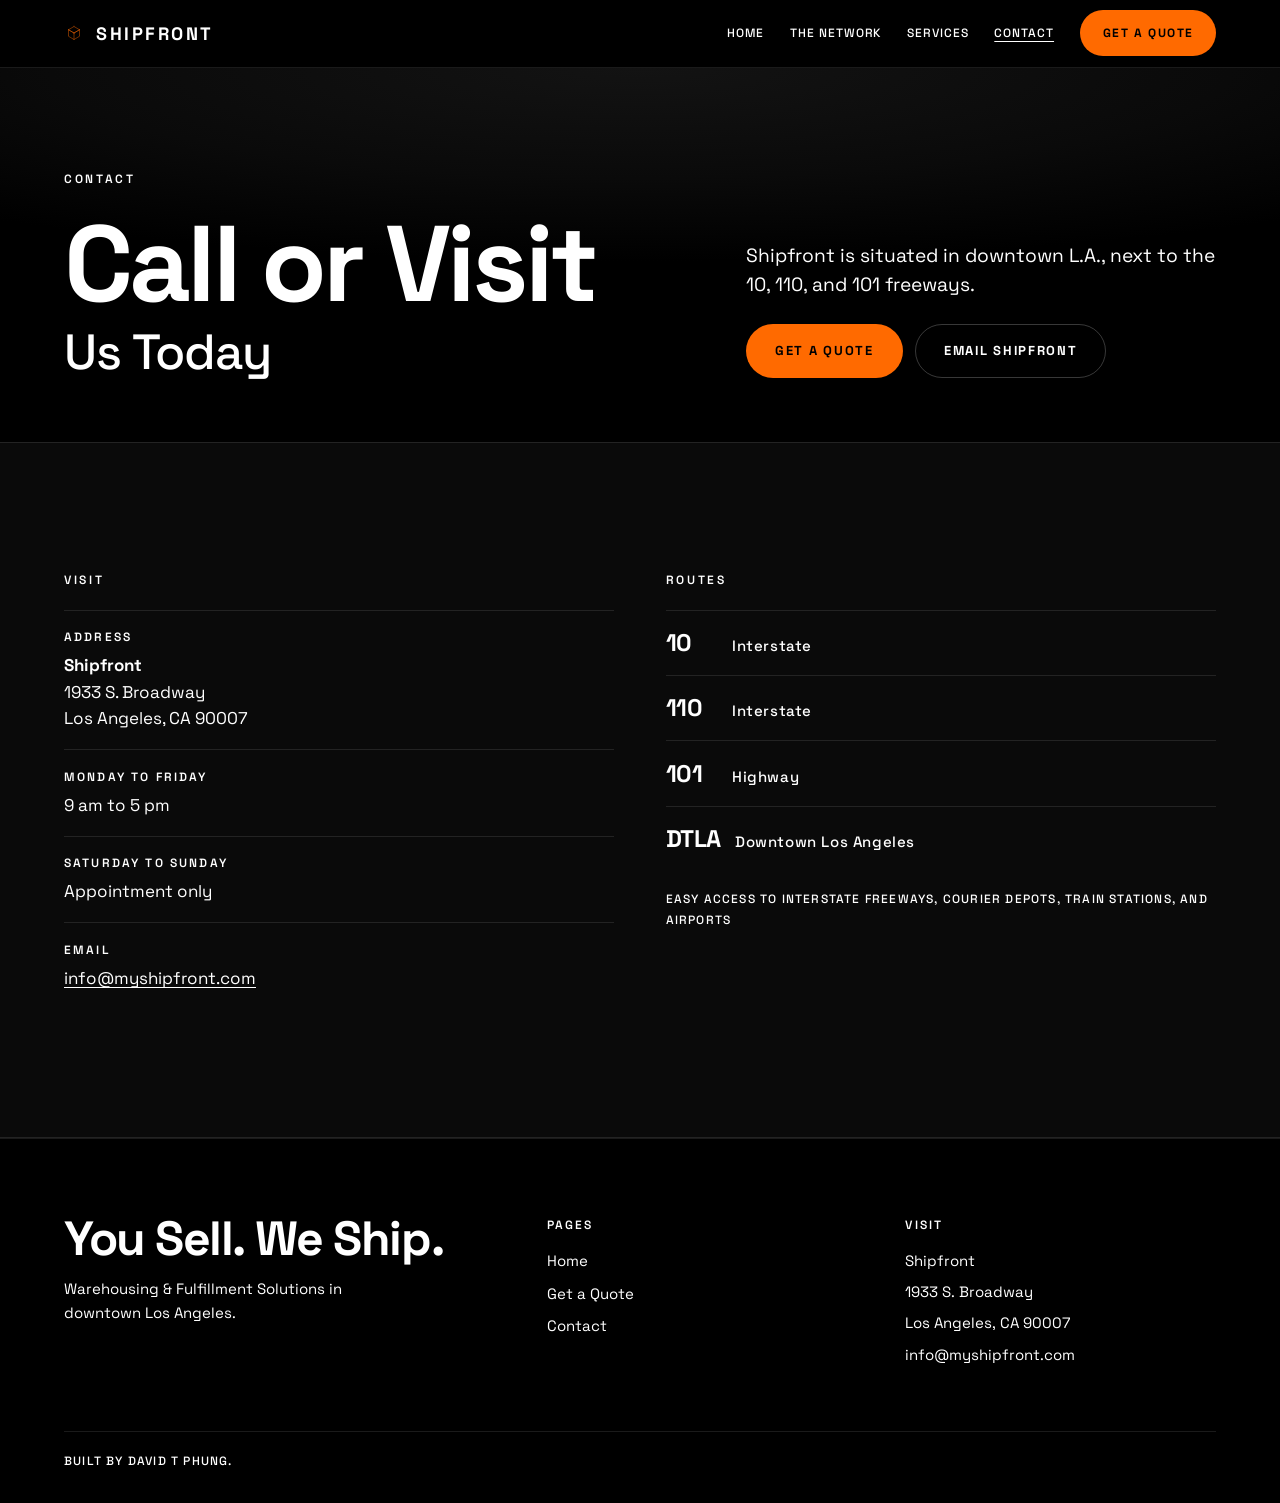
==== commit 73c454a9: "Lock Friday Terminal: Kunal cube, quote-only accent, three-field form Apply the locked Terminal dire" ====
--- a/contact.html
+++ b/contact.html
@@ -26,13 +26,16 @@
     <header class="nav">
       <div class="shell nav__inner">
         <a class="wordmark" href="index.html" aria-label="Shipfront">
-          <svg class="mark" viewBox="0 0 24 26" width="18" height="20" aria-hidden="true">
-            <g fill="none" stroke="#FF6A00" stroke-width="1.25" stroke-linecap="square" stroke-linejoin="miter">
-              <path d="M7 9 L12 6 L17 9 L12 12 Z" />
-              <path d="M7 9 L7 16 L12 19 L17 16 L17 9" />
-              <path d="M12 12 L12 19" />
-              <path d="M12 6 L12 13 L7 16" />
-              <path d="M12 13 L17 16" />
+          <svg class="mark" viewBox="0 0 80 80" width="20" height="20" aria-hidden="true">
+            <polygon points="40,14 62,27 40,40 18,27" fill="#000000" />
+            <polygon points="18,27 40,40 40,66 18,53" fill="#000000" />
+            <polygon points="62,27 40,40 40,66 62,53" fill="#000000" />
+            <g fill="none" stroke="#FF6A00" stroke-width="1.75" stroke-linejoin="miter" stroke-linecap="square">
+              <polyline points="40,14 62,27 40,40 18,27 40,14" />
+              <polyline points="18,27 18,53 40,66 62,53 62,27" />
+              <line x1="40" y1="40" x2="40" y2="66" />
+              <line x1="40" y1="40" x2="18" y2="27" />
+              <line x1="40" y1="40" x2="62" y2="27" />
             </g>
           </svg>
           <b>SHIPFRONT</b>
@@ -74,11 +77,9 @@
               freeways.
             </p>
             <div class="hero__actions">
-              <a class="btn btn--lg" href="mailto:info@myshipfront.com">
+              <a class="btn btn--lg" href="get-a-quote.html">Get a Quote</a>
+              <a class="btn btn--ghost btn--lg" href="mailto:info@myshipfront.com">
                 Email Shipfront
-              </a>
-              <a class="btn btn--ghost btn--lg" href="get-a-quote.html">
-                Get a Quote
               </a>
             </div>
           </div>
@@ -166,7 +167,6 @@
 
         <div class="footer__base">
           <span>Built by David T Phung.</span>
-          <span>Shipfront</span>
         </div>
       </div>
     </footer>
--- a/assets/css/site.css
+++ b/assets/css/site.css
@@ -18,10 +18,10 @@
   --type-mute: #ffffff;
   --type-faint: #ffffff;
 
-  /* Terminal signal. accent only: hairlines, one fill, node signal */
+  /* Terminal accent. Used only on the wordmark cube and Get a Quote. */
   --signal: #ff6a00;
-  --signal-soft: rgba(255, 106, 0, 0.34);
-  --signal-faint: rgba(255, 106, 0, 0.08);
+  --signal-soft: rgba(255, 255, 255, 0.34);
+  --signal-faint: rgba(255, 255, 255, 0.06);
 
   --display: "Space Grotesk", -apple-system, BlinkMacSystemFont, "Segoe UI",
     "Helvetica Neue", Arial, sans-serif;
@@ -79,12 +79,12 @@
 }
 
 ::selection {
-  background: var(--signal);
-  color: var(--ground);
+  background: #ffffff;
+  color: #000000;
 }
 
 :focus-visible {
-  outline: 2px solid var(--signal);
+  outline: 2px solid #ffffff;
   outline-offset: 3px;
   border-radius: 2px;
 }
@@ -97,7 +97,7 @@
   letter-spacing: 0.22em;
   text-transform: uppercase;
   font-weight: 600;
-  color: var(--signal);
+  color: #ffffff;
   margin: 0;
 }
 
@@ -169,8 +169,8 @@
   top: 0;
   z-index: 200;
   padding: 0.6rem 1rem;
-  background: var(--signal);
-  color: var(--ground);
+  background: #ffffff;
+  color: #000000;
   font-family: var(--display);
   font-size: 0.75rem;
   letter-spacing: 0.12em;
@@ -218,18 +218,8 @@
     );
 }
 
-/* whisper of heat at the far edge */
 .wash--heat::after {
-  content: "";
-  position: absolute;
-  inset: 0;
-  z-index: -1;
-  pointer-events: none;
-  background: radial-gradient(
-    58% 62% at 100% 92%,
-    rgba(255, 106, 0, 0.055),
-    transparent 68%
-  );
+  content: none;
 }
 
 .plate {
@@ -286,10 +276,11 @@
 
 .wordmark .mark {
   display: block;
-  width: 18px;
+  width: 20px;
   height: 20px;
-  flex: 0 0 18px;
-  margin: 0;
+  flex: 0 0 20px;
+  margin: 0;
+  overflow: visible;
 }
 
 .wordmark b {
@@ -322,7 +313,9 @@
 }
 
 .nav__link[aria-current="page"] {
-  color: var(--signal);
+  color: #ffffff;
+  text-decoration: underline;
+  text-underline-offset: 0.35em;
 }
 
 .nav__toggle {
@@ -331,7 +324,7 @@
 
 /* ---------- buttons ---------- */
 
-/* one warm fill carries every primary action */
+/* Get a Quote only. Black label on the accent. */
 .btn {
   --btn-bg: var(--signal);
   --btn-fg: #000000;
@@ -396,7 +389,7 @@
   letter-spacing: 0.13em;
   text-transform: uppercase;
   font-weight: 600;
-  color: var(--signal);
+  color: #ffffff;
   text-decoration: none;
   transition: border-color 0.25s linear, color 0.2s linear;
 }
@@ -410,8 +403,8 @@
 
 .cta-link:hover,
 .cta-link:focus-visible {
-  color: var(--signal);
-  border-bottom-color: var(--signal);
+  color: #ffffff;
+  border-bottom-color: #ffffff;
 }
 
 .cta-link:hover .arrow,
@@ -541,7 +534,7 @@
 }
 
 .tile:focus-visible {
-  outline: 2px solid var(--signal);
+  outline: 2px solid #ffffff;
   outline-offset: 3px;
 }
 
@@ -625,7 +618,7 @@
   gap: 0.55rem;
   padding: 1.15rem 1.2rem 1.25rem;
   background: #000000;
-  border-top: 1px solid var(--signal);
+  border-top: 1px solid #ffffff;
   opacity: 0;
   pointer-events: none;
   transition: opacity 80ms linear;
@@ -639,8 +632,10 @@
   pointer-events: auto;
 }
 
-.tile__plate .cta-link {
+.tile__plate .btn {
   margin-top: 0.25rem;
+  align-self: flex-start;
+  padding: 0.65rem 1.1rem;
 }
 
 .tile--wide {
@@ -692,7 +687,7 @@
   font-size: 1.5rem;
   letter-spacing: -0.02em;
   font-weight: 700;
-  color: var(--signal);
+  color: #ffffff;
   min-width: 3.25rem;
 }
 
@@ -794,7 +789,7 @@
 .field input:focus,
 .field textarea:focus {
   outline: none;
-  border-color: var(--signal);
+  border-color: #ffffff;
   background: rgba(255, 255, 255, 0.05);
 }
 
@@ -812,9 +807,9 @@
   gap: 0.5rem 0.75rem;
   padding: 1rem 1.1rem;
   border: 1px solid var(--hair);
-  border-left: 3px solid var(--signal-soft);
+  border-left: 3px solid #ffffff;
   border-radius: 3px;
-  background: var(--signal-faint);
+  background: rgba(255, 255, 255, 0.04);
   font-size: 0.9375rem;
   color: var(--type);
   max-width: 60ch;
@@ -828,7 +823,7 @@
 }
 
 .notice .mono {
-  color: var(--signal);
+  color: #ffffff;
   white-space: nowrap;
   flex: none;
 }
@@ -882,7 +877,7 @@
   letter-spacing: 0.18em;
   text-transform: uppercase;
   font-weight: 600;
-  color: var(--signal);
+  color: #ffffff;
 }
 
 .dl dd {
@@ -939,7 +934,7 @@
   font-size: 0.75rem;
   letter-spacing: 0.18em;
   text-transform: uppercase;
-  color: var(--signal);
+  color: #ffffff;
   margin: 0 0 0.9rem;
   font-weight: 600;
 }
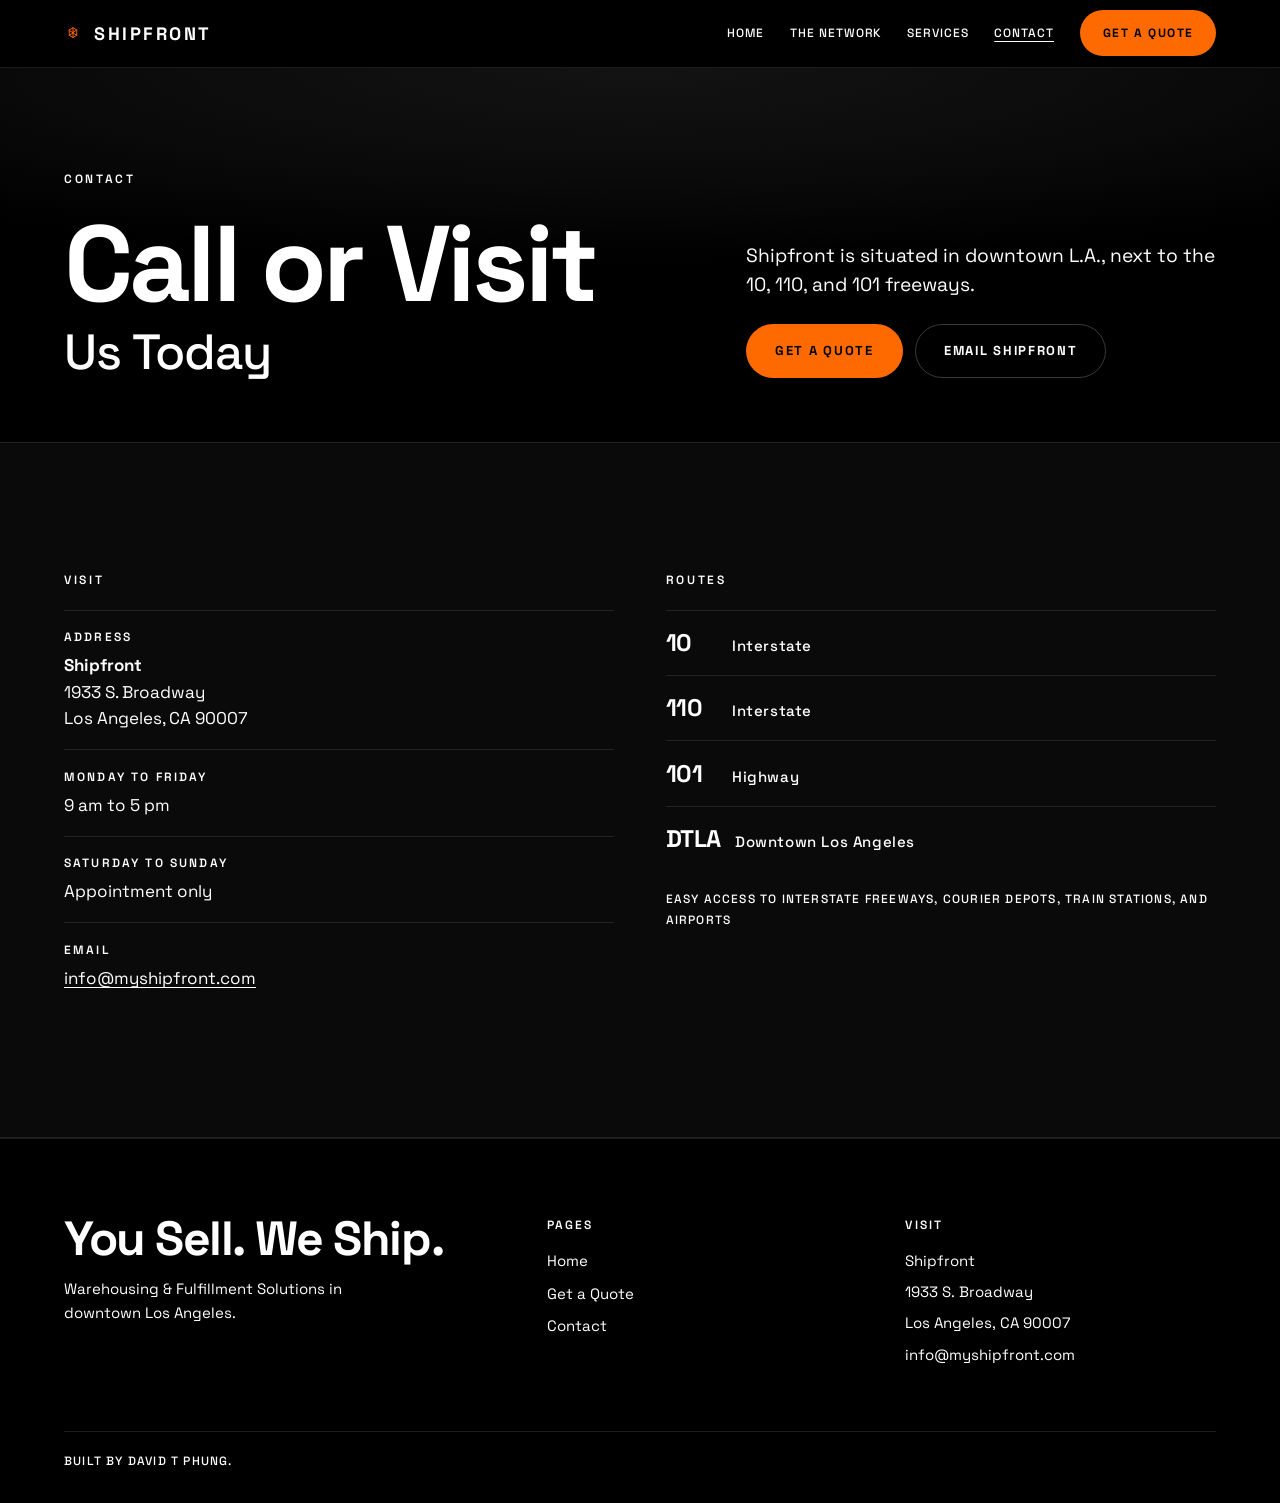
==== commit ace1f1d4: "Recut the cube to the locked 24x26 Kunal net The 80x80 mark was a different net. Home, quote, contac" ====
--- a/contact.html
+++ b/contact.html
@@ -26,16 +26,16 @@
     <header class="nav">
       <div class="shell nav__inner">
         <a class="wordmark" href="index.html" aria-label="Shipfront">
-          <svg class="mark" viewBox="0 0 80 80" width="20" height="20" aria-hidden="true">
-            <polygon points="40,14 62,27 40,40 18,27" fill="#000000" />
-            <polygon points="18,27 40,40 40,66 18,53" fill="#000000" />
-            <polygon points="62,27 40,40 40,66 62,53" fill="#000000" />
-            <g fill="none" stroke="#FF6A00" stroke-width="1.75" stroke-linejoin="miter" stroke-linecap="square">
-              <polyline points="40,14 62,27 40,40 18,27 40,14" />
-              <polyline points="18,27 18,53 40,66 62,53 62,27" />
-              <line x1="40" y1="40" x2="40" y2="66" />
-              <line x1="40" y1="40" x2="18" y2="27" />
-              <line x1="40" y1="40" x2="62" y2="27" />
+          <svg class="mark" viewBox="0 0 24 26" width="18" height="20" aria-hidden="true">
+            <polygon points="7,9 12,6 17,9 12,12" fill="#000000" />
+            <polygon points="7,9 12,12 12,19 7,16" fill="#000000" />
+            <polygon points="17,9 12,12 12,19 17,16" fill="#000000" />
+            <g fill="none" stroke="#FF6A00" stroke-width="1.25" stroke-linecap="square" stroke-linejoin="miter">
+              <path d="M7 9 L12 6 L17 9 L12 12 Z" />
+              <path d="M7 9 L7 16 L12 19 L17 16 L17 9" />
+              <path d="M12 12 L12 19" />
+              <path d="M12 6 L12 13 L7 16" />
+              <path d="M12 13 L17 16" />
             </g>
           </svg>
           <b>SHIPFRONT</b>
--- a/assets/css/site.css
+++ b/assets/css/site.css
@@ -276,9 +276,9 @@
 
 .wordmark .mark {
   display: block;
-  width: 20px;
+  width: 18px;
   height: 20px;
-  flex: 0 0 20px;
+  flex: 0 0 18px;
   margin: 0;
   overflow: visible;
 }
